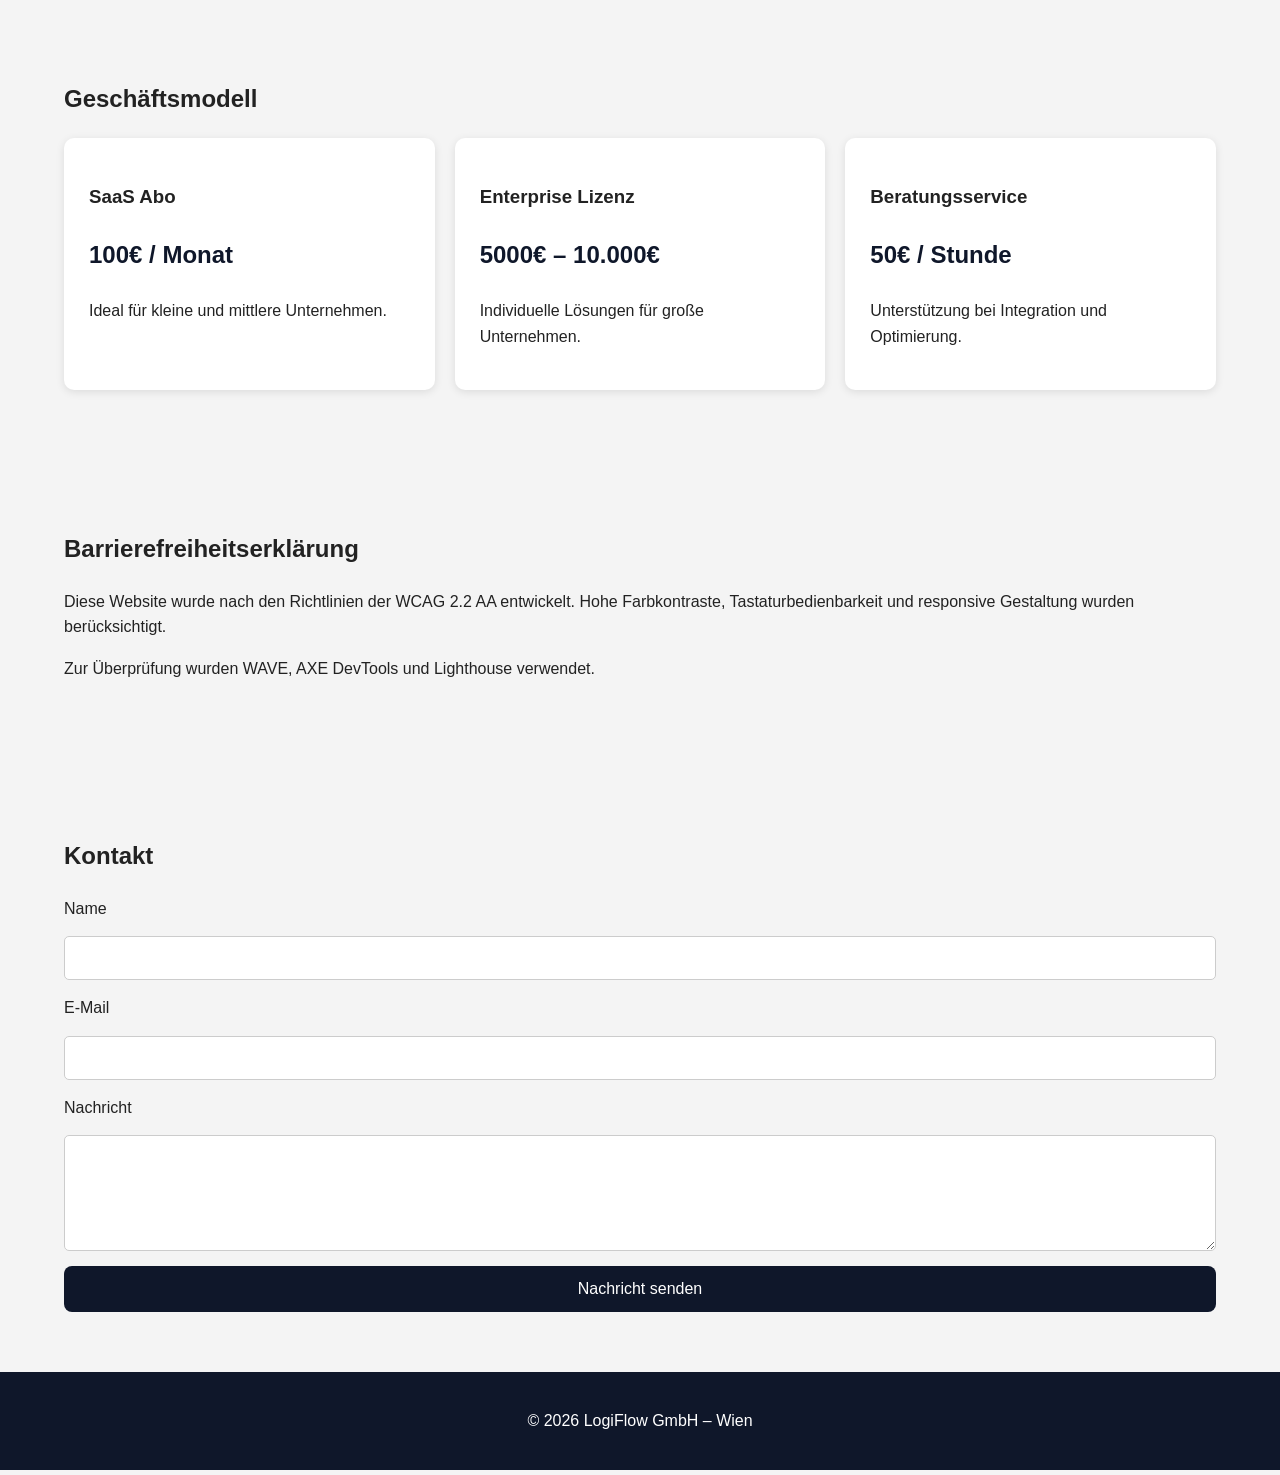
==== index.html @ e9f33b71 "asdf" ====
<!DOCTYPE html>
<link rel="stylesheet" href="css/style.css">
<script src="js/script.js"></script>
    <!-- Preise -->
    <section id="pricing" class="pricing">
        <div class="container">
            <h2>Geschäftsmodell</h2>

            <div class="pricing-grid">

                <article class="price-card">
                    <h3>SaaS Abo</h3>
                    <p class="price">100€ / Monat</p>
                    <p>Ideal für kleine und mittlere Unternehmen.</p>
                </article>

                <article class="price-card">
                    <h3>Enterprise Lizenz</h3>
                    <p class="price">5000€ – 10.000€</p>
                    <p>Individuelle Lösungen für große Unternehmen.</p>
                </article>

                <article class="price-card">
                    <h3>Beratungsservice</h3>
                    <p class="price">50€ / Stunde</p>
                    <p>Unterstützung bei Integration und Optimierung.</p>
                </article>

            </div>
        </div>
    </section>

    <!-- Accessibility -->
    <section id="accessibility" class="accessibility">
        <div class="container">
            <h2>Barrierefreiheitserklärung</h2>

            <p>
                Diese Website wurde nach den Richtlinien der WCAG 2.2 AA entwickelt.
                Hohe Farbkontraste, Tastaturbedienbarkeit und responsive Gestaltung
                wurden berücksichtigt.
            </p>

            <p>
                Zur Überprüfung wurden WAVE, AXE DevTools und Lighthouse verwendet.
            </p>
        </div>
    </section>

    <!-- Kontakt -->
    <section id="contact" class="contact">
        <div class="container">
            <h2>Kontakt</h2>

            <form>
                <label for="name">Name</label>
                <input type="text" id="name" required>

                <label for="email">E-Mail</label>
                <input type="email" id="email" required>

                <label for="message">Nachricht</label>
                <textarea id="message" rows="5" required></textarea>

                <button type="submit">Nachricht senden</button>
            </form>
        </div>
    </section>

    <!-- Footer -->
    <footer>
        <div class="container">
            <p>© 2026 LogiFlow GmbH – Wien</p>
        </div>
    </footer>

    <script src="script.js"></script>
</body>
</html>
---- css/style.css ----
body {
    margin: 0;
    font-family: Arial, sans-serif;
    line-height: 1.6;
    background-color: #f4f4f4;
    color: #222;
}

.container {
    width: 90%;
    max-width: 1200px;
    margin: auto;
}

header {
    background-color: #0f172a;
    color: white;
    padding: 20px 0;
}

header h1 {
    margin: 0;
}

nav ul {
    list-style: none;
    padding: 0;
    display: flex;
    gap: 20px;
    flex-wrap: wrap;
}

nav a {
    color: white;
    text-decoration: none;
    font-weight: bold;
}

nav a:hover,
nav a:focus {
    text-decoration: underline;
}

.hero {
    background-color: #e2e8f0;
    padding: 80px 0;
    text-align: center;
}

.hero h2 {
    font-size: 40px;
}

button {
    background-color: #0f172a;
    color: white;
    border: none;
    padding: 14px 24px;
    font-size: 16px;
    cursor: pointer;
    border-radius: 8px;
}

button:hover,
button:focus {
    background-color: #334155;
}

.features,
.pricing,
.accessibility,
.contact,
.target-group {
    padding: 60px 0;
}

.feature-grid,
.pricing-grid {
    display: grid;
    grid-template-columns: repeat(auto-fit, minmax(250px, 1fr));
    gap: 20px;
}

.card,
.price-card {
    background-color: white;
    padding: 25px;
    border-radius: 10px;
    box-shadow: 0 2px 8px rgba(0,0,0,0.1);
}

.price {
    font-size: 24px;
    font-weight: bold;
    color: #0f172a;
}

form {
    display: flex;
    flex-direction: column;
    gap: 15px;
}

input,
textarea {
    padding: 12px;
    border: 1px solid #ccc;
    border-radius: 5px;
    font-size: 16px;
}

input:focus,
textarea:focus {
    outline: 3px solid #2563eb;
}

footer {
    background-color: #0f172a;
    color: white;
    text-align: center;
    padding: 20px 0;
}

@media (max-width: 768px) {
    .hero h2 {
        font-size: 30px;
    }

    nav ul {
        flex-direction: column;
    }
}
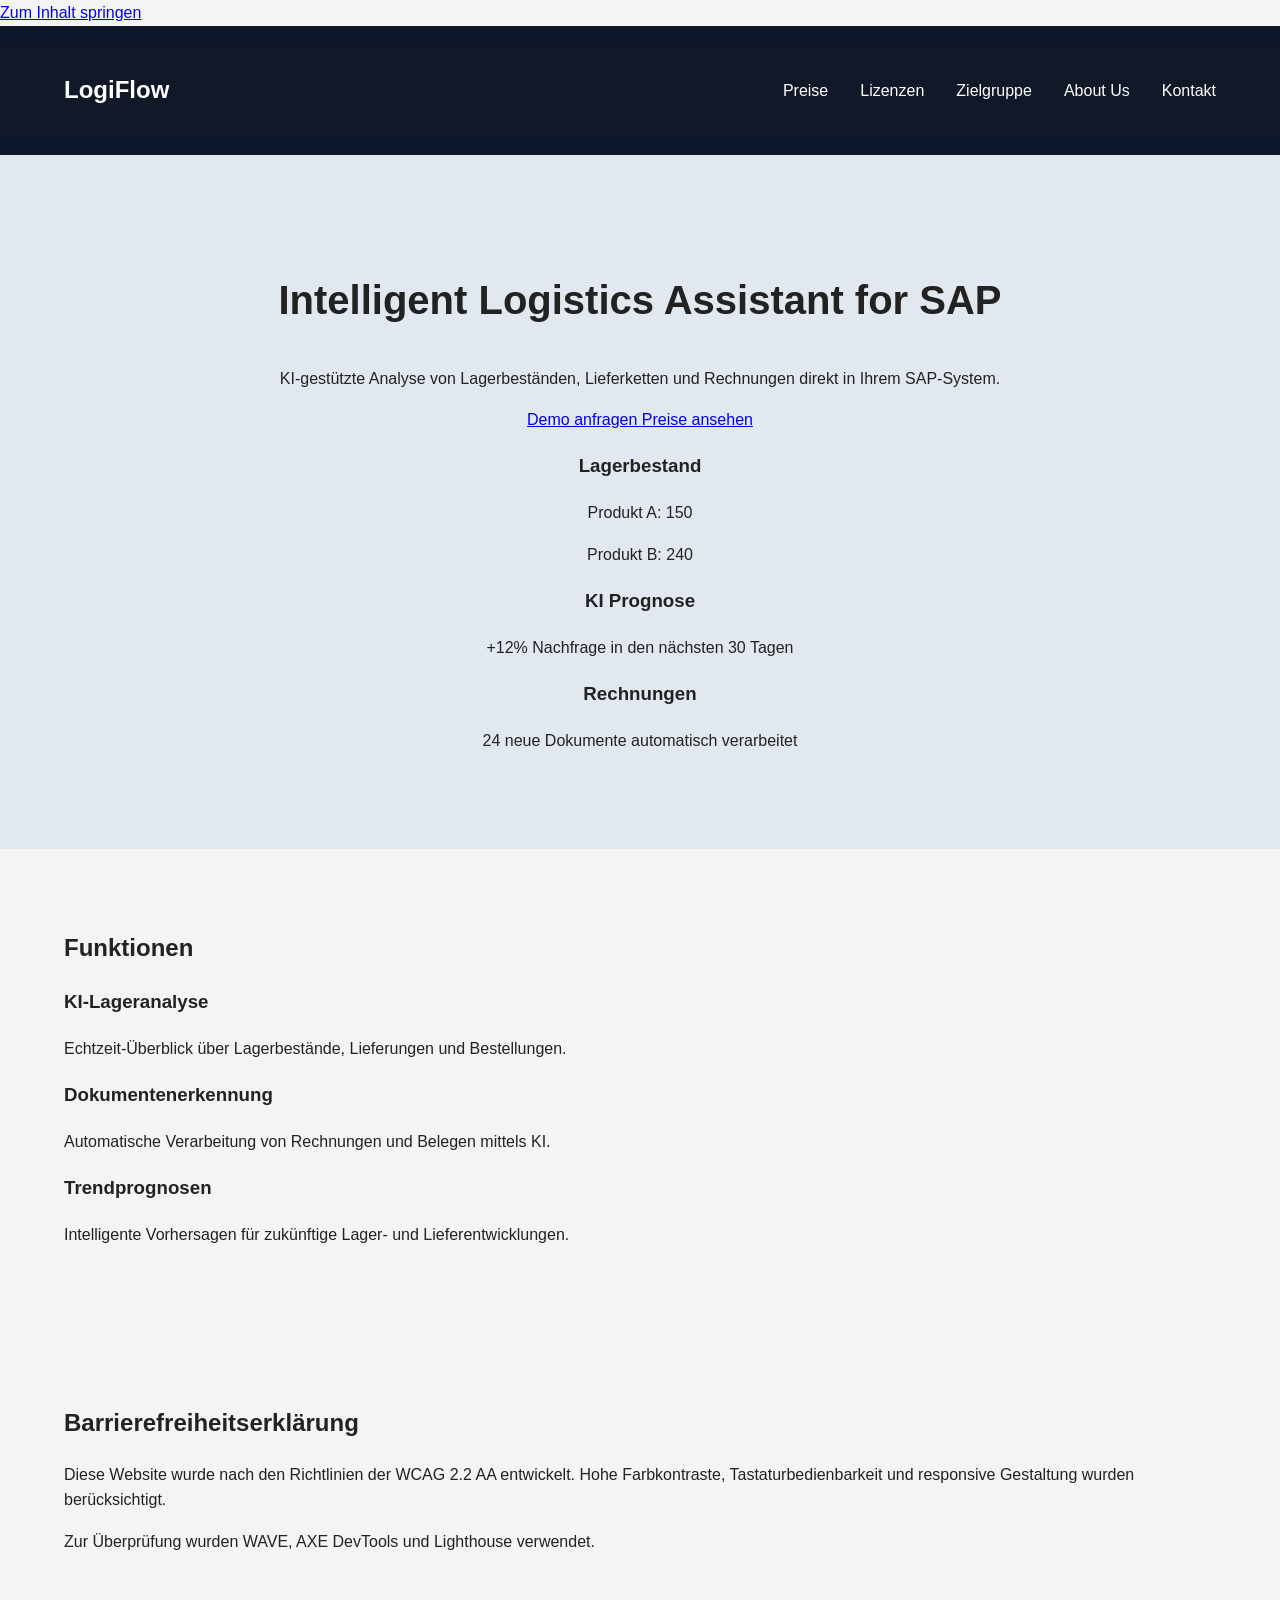
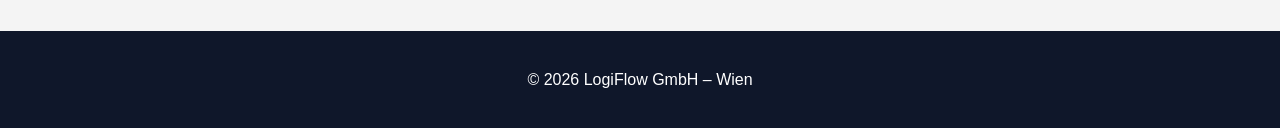
==== commit bba41b4f: "test" ====
--- a/index.html
+++ b/index.html
@@ -1,38 +1,164 @@
 <!DOCTYPE html>
-<link rel="stylesheet" href="css/style.css">
-<script src="js/script.js"></script>
-    <!-- Preise -->
-    <section id="pricing" class="pricing">
-        <div class="container">
-            <h2>Geschäftsmodell</h2>
+<html lang="de">
+<head>
+    <meta charset="UTF-8">
+    <meta name="viewport" content="width=device-width, initial-scale=1.0">
+    <title>LogiFlow</title>
 
-            <div class="pricing-grid">
+    <link rel="stylesheet" href="css/style.css">
+</head>
 
-                <article class="price-card">
-                    <h3>SaaS Abo</h3>
-                    <p class="price">100€ / Monat</p>
-                    <p>Ideal für kleine und mittlere Unternehmen.</p>
-                </article>
+<body>
 
-                <article class="price-card">
-                    <h3>Enterprise Lizenz</h3>
-                    <p class="price">5000€ – 10.000€</p>
-                    <p>Individuelle Lösungen für große Unternehmen.</p>
-                </article>
+    <!-- Skip Link -->
+    <a class="skip-link" href="#main-content">
+        Zum Inhalt springen
+    </a>
 
-                <article class="price-card">
-                    <h3>Beratungsservice</h3>
-                    <p class="price">50€ / Stunde</p>
-                    <p>Unterstützung bei Integration und Optimierung.</p>
-                </article>
+    <!-- Navbar -->
+    <header>
+        <nav class="navbar">
+
+            <div class="container nav-container">
+
+                <a href="index.html">
+                    <h1 class="logo">LogiFlow</h1>
+                </a>
+
+                <!-- Burger Button -->
+                <button
+                    class="menu-toggle"
+                    id="menu-toggle"
+                    aria-label="Menü öffnen"
+                    aria-expanded="false"
+                    aria-controls="nav-links">
+
+                    ☰
+                </button>
+
+                <!-- Navigation -->
+                <ul class="nav-links" id="nav-links">
+                    <li><a href="preise.html">Preise</a></li>
+                    <li><a href="lizenz.html">Lizenzen</a></li>
+                    <li><a href="zielgruppe.html">Zielgruppe</a></li>
+                    <li><a href="ueberuns.html">About Us</a></li>
+                    <li><a href="kontakt.html">Kontakt</a></li>
+                </ul>
 
             </div>
-        </div>
-    </section>
+        </nav>
+    </header>
+
+    <!-- Main -->
+    <main id="main-content">
+
+        <!-- Hero Section -->
+        <section class="hero">
+
+            <div class="container hero-container">
+
+                <div class="hero-text">
+
+                    <h2>
+                        Intelligent Logistics Assistant for SAP
+                    </h2>
+
+                    <p>
+                        KI-gestützte Analyse von Lagerbeständen,
+                        Lieferketten und Rechnungen direkt in Ihrem SAP-System.
+                    </p>
+
+                    <div class="hero-buttons">
+                        <a href="kontakt.html" class="btn-primary">
+                            Demo anfragen
+                        </a>
+
+                        <a href="preise.html" class="btn-secondary">
+                            Preise ansehen
+                        </a>
+                    </div>
+
+                </div>
+
+                <!-- Dashboard Preview -->
+                <div class="hero-dashboard"
+                     aria-label="Beispiel eines Analyse Dashboards">
+
+                    <div class="dashboard-card">
+                        <h3>Lagerbestand</h3>
+                        <p>Produkt A: 150</p>
+                        <p>Produkt B: 240</p>
+                    </div>
+
+                    <div class="dashboard-card">
+                        <h3>KI Prognose</h3>
+                        <p>
+                            +12% Nachfrage in den nächsten 30 Tagen
+                        </p>
+                    </div>
+
+                    <div class="dashboard-card">
+                        <h3>Rechnungen</h3>
+                        <p>
+                            24 neue Dokumente automatisch verarbeitet
+                        </p>
+                    </div>
+
+                </div>
+
+            </div>
+
+        </section>
+
+        <!-- Features -->
+        <section class="features">
+
+            <div class="container">
+
+                <h2>Funktionen</h2>
+
+                <div class="features-grid">
+
+                    <article class="feature-card">
+                        <h3>KI-Lageranalyse</h3>
+
+                        <p>
+                            Echtzeit-Überblick über Lagerbestände,
+                            Lieferungen und Bestellungen.
+                        </p>
+                    </article>
+
+                    <article class="feature-card">
+                        <h3>Dokumentenerkennung</h3>
+
+                        <p>
+                            Automatische Verarbeitung von Rechnungen
+                            und Belegen mittels KI.
+                        </p>
+                    </article>
+
+                    <article class="feature-card">
+                        <h3>Trendprognosen</h3>
+
+                        <p>
+                            Intelligente Vorhersagen für zukünftige
+                            Lager- und Lieferentwicklungen.
+                        </p>
+                    </article>
+
+                </div>
+
+            </div>
+
+        </section>
+
+    </main>
 
     <!-- Accessibility -->
     <section id="accessibility" class="accessibility">
+
         <div class="container">
+
             <h2>Barrierefreiheitserklärung</h2>
 
             <p>
@@ -44,36 +170,21 @@
             <p>
                 Zur Überprüfung wurden WAVE, AXE DevTools und Lighthouse verwendet.
             </p>
+
         </div>
-    </section>
 
-    <!-- Kontakt -->
-    <section id="contact" class="contact">
-        <div class="container">
-            <h2>Kontakt</h2>
-
-            <form>
-                <label for="name">Name</label>
-                <input type="text" id="name" required>
-
-                <label for="email">E-Mail</label>
-                <input type="email" id="email" required>
-
-                <label for="message">Nachricht</label>
-                <textarea id="message" rows="5" required></textarea>
-
-                <button type="submit">Nachricht senden</button>
-            </form>
-        </div>
     </section>
 
     <!-- Footer -->
     <footer>
+
         <div class="container">
             <p>© 2026 LogiFlow GmbH – Wien</p>
         </div>
+
     </footer>
 
-    <script src="script.js"></script>
+    <script src="js/script.js"></script>
+
 </body>
 </html>
--- a/css/style.css
+++ b/css/style.css
@@ -129,4 +129,82 @@
     nav ul {
         flex-direction: column;
     }
-}+}
+
+/* Navbar */
+.navbar {
+    background: #111827;
+    padding: 1rem 0;
+}
+
+.nav-container {
+    display: flex;
+    justify-content: space-between;
+    align-items: center;
+}
+
+.logo {
+    color: white;
+    font-size: 1.5rem;
+}
+
+/* Desktop Navigation */
+.nav-links {
+    display: flex;
+    gap: 2rem;
+    list-style: none;
+}
+
+.nav-links a {
+    color: white;
+    text-decoration: none;
+    font-weight: 500;
+}
+
+/* Sichtbarer Tastatur Fokus */
+.nav-links a:focus,
+.menu-toggle:focus {
+    outline: 3px solid #60a5fa;
+    outline-offset: 3px;
+}
+
+/* Burger Button */
+.menu-toggle {
+    display: none;
+    background: none;
+    border: none;
+    color: white;
+    font-size: 2rem;
+    cursor: pointer;
+}
+
+/* Mobile */
+@media (max-width: 768px) {
+
+    .menu-toggle {
+        display: block;
+    }
+
+    .nav-links {
+        display: none;
+
+        position: absolute;
+        top: 70px;
+        right: 20px;
+
+        flex-direction: column;
+        gap: 1rem;
+
+        background: #111827;
+        padding: 1rem;
+
+        border-radius: 10px;
+    }
+
+    .nav-links.active {
+        display: flex;
+    }
+
+    
+}
+
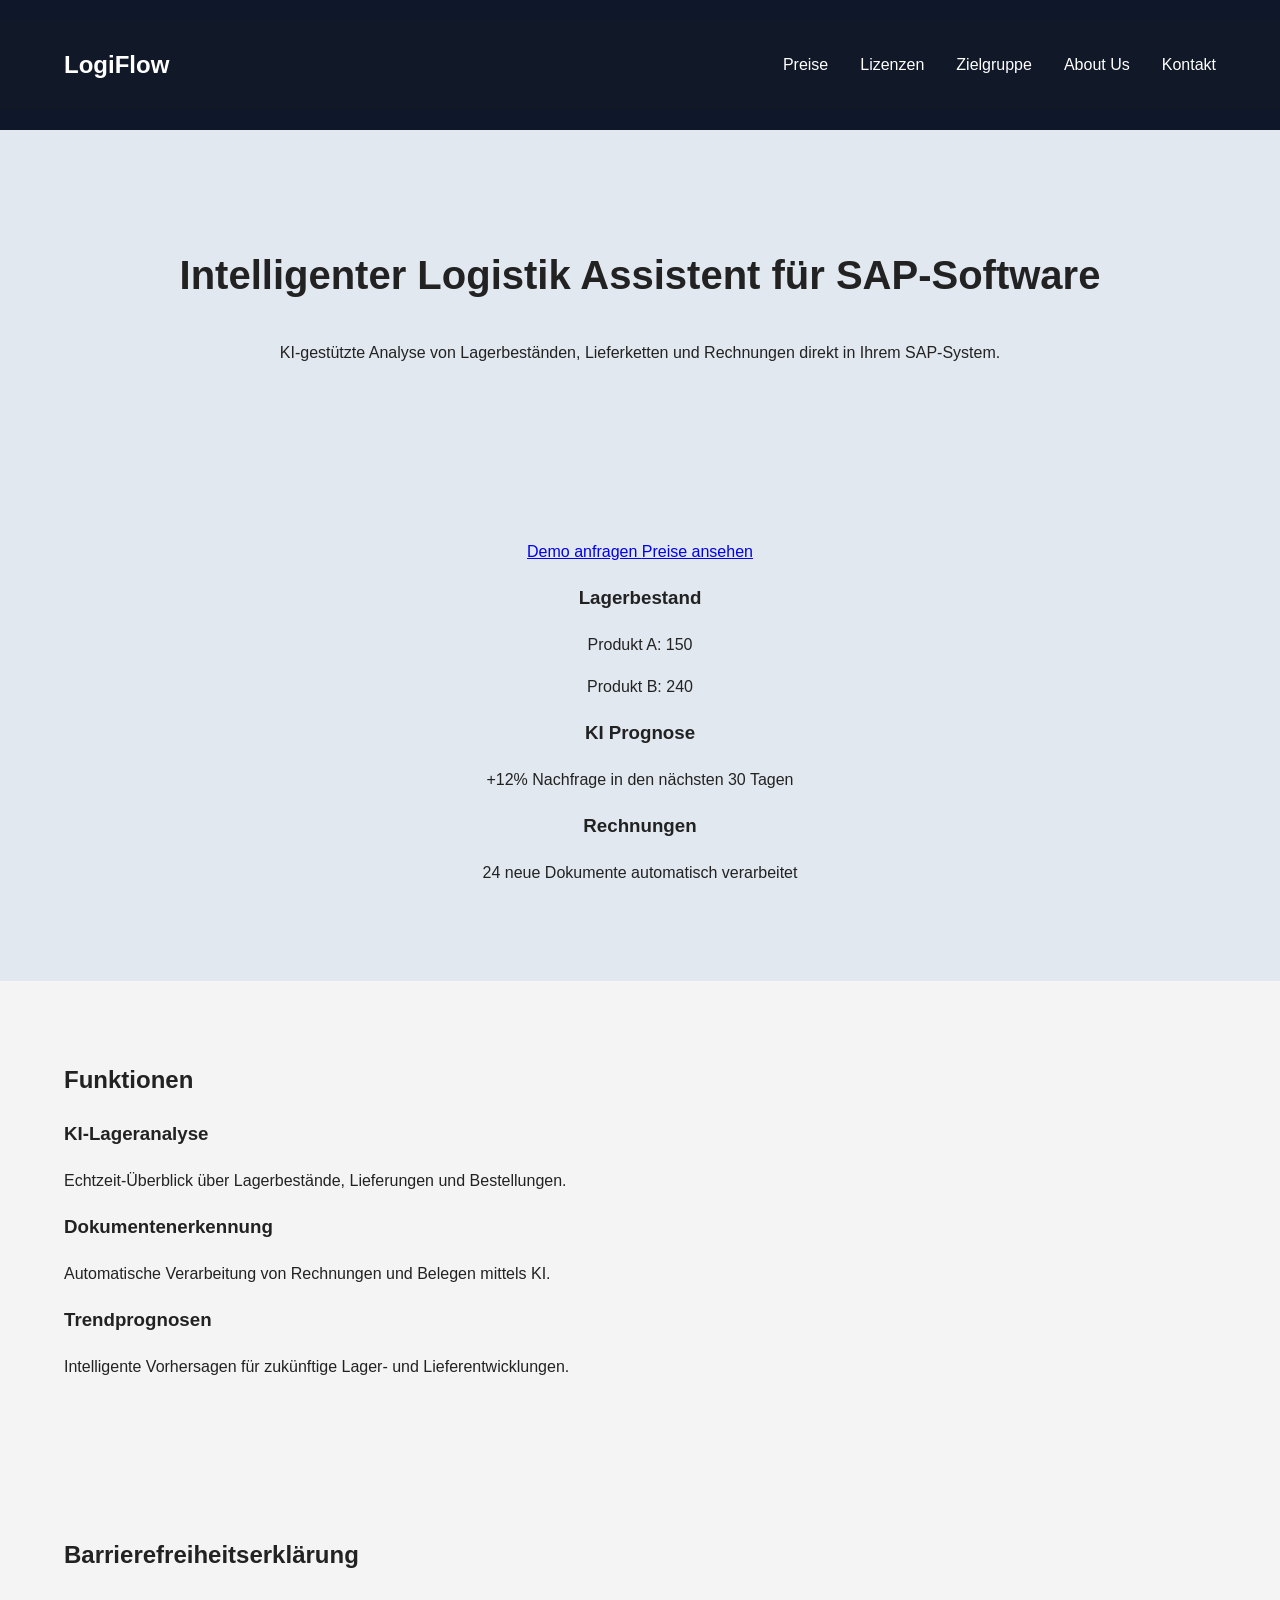
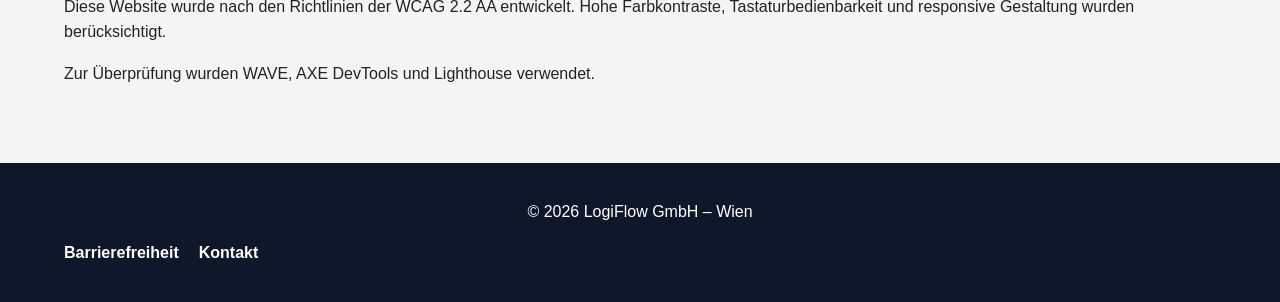
==== commit 9c0e7a38: "ytvid" ====
--- a/index.html
+++ b/index.html
@@ -10,12 +10,6 @@
 
 <body>
 
-    <!-- Skip Link -->
-    <a class="skip-link" href="#main-content">
-        Zum Inhalt springen
-    </a>
-
-    <!-- Navbar -->
     <header>
         <nav class="navbar">
 
@@ -49,10 +43,10 @@
         </nav>
     </header>
 
-    <!-- Main -->
+  
     <main id="main-content">
 
-        <!-- Hero Section -->
+        
         <section class="hero">
 
             <div class="container hero-container">
@@ -60,7 +54,7 @@
                 <div class="hero-text">
 
                     <h2>
-                        Intelligent Logistics Assistant for SAP
+                        Intelligenter Logistik Assistent für SAP-Software
                     </h2>
 
                     <p>
@@ -68,6 +62,20 @@
                         Lieferketten und Rechnungen direkt in Ihrem SAP-System.
                     </p>
 
+                    <section class="video-banner">
+
+                        <iframe
+                            src="https://www.youtube.com/embed/crg3mKfiiDs?autoplay=1&mute=1&loop=1&playlist=crg3mKfiiDs&controls=0"
+                            title="LogiFlow Banner Video"
+                            frameborder="0"
+                            allow="autoplay"
+                            allowfullscreen>
+                        </iframe>
+
+                    </section>
+
+                    
+
                     <div class="hero-buttons">
                         <a href="kontakt.html" class="btn-primary">
                             Demo anfragen
@@ -110,7 +118,7 @@
 
         </section>
 
-        <!-- Features -->
+        
         <section class="features">
 
             <div class="container">
@@ -177,12 +185,28 @@
 
     <!-- Footer -->
     <footer>
-
-        <div class="container">
-            <p>© 2026 LogiFlow GmbH – Wien</p>
-        </div>
-
-    </footer>
+    <div class="container">
+
+        <p>© 2026 LogiFlow GmbH – Wien</p>
+
+        <nav aria-label="Footer Navigation">
+            <ul class="footer-links">
+                <li>
+                    <a href="barrierefreiheit.html">
+                        Barrierefreiheit
+                    </a>
+                </li>
+
+                <li>
+                    <a href="kontakt.html">
+                        Kontakt
+                    </a>
+                </li>
+            </ul>
+        </nav>
+
+    </div>
+</footer>
 
     <script src="js/script.js"></script>
 
--- a/css/style.css
+++ b/css/style.css
@@ -205,6 +205,34 @@
         display: flex;
     }
 
-    
-}
-
+    .video-banner {
+    width: 100%;
+    height: 260px;
+
+    margin: 30px 0;
+
+    overflow: hidden;
+    position: relative;
+
+    border-radius: 18px;
+}
+
+.video-banner iframe {
+    position: absolute;
+
+    top: 50%;
+    left: 50%;
+
+    width: 100vw;
+    height: 56.25vw;
+
+    min-height: 100%;
+    min-width: 177.77vh;
+
+    transform: translate(-50%, -50%);
+
+    border: none;
+    pointer-events: none;
+}
+}
+
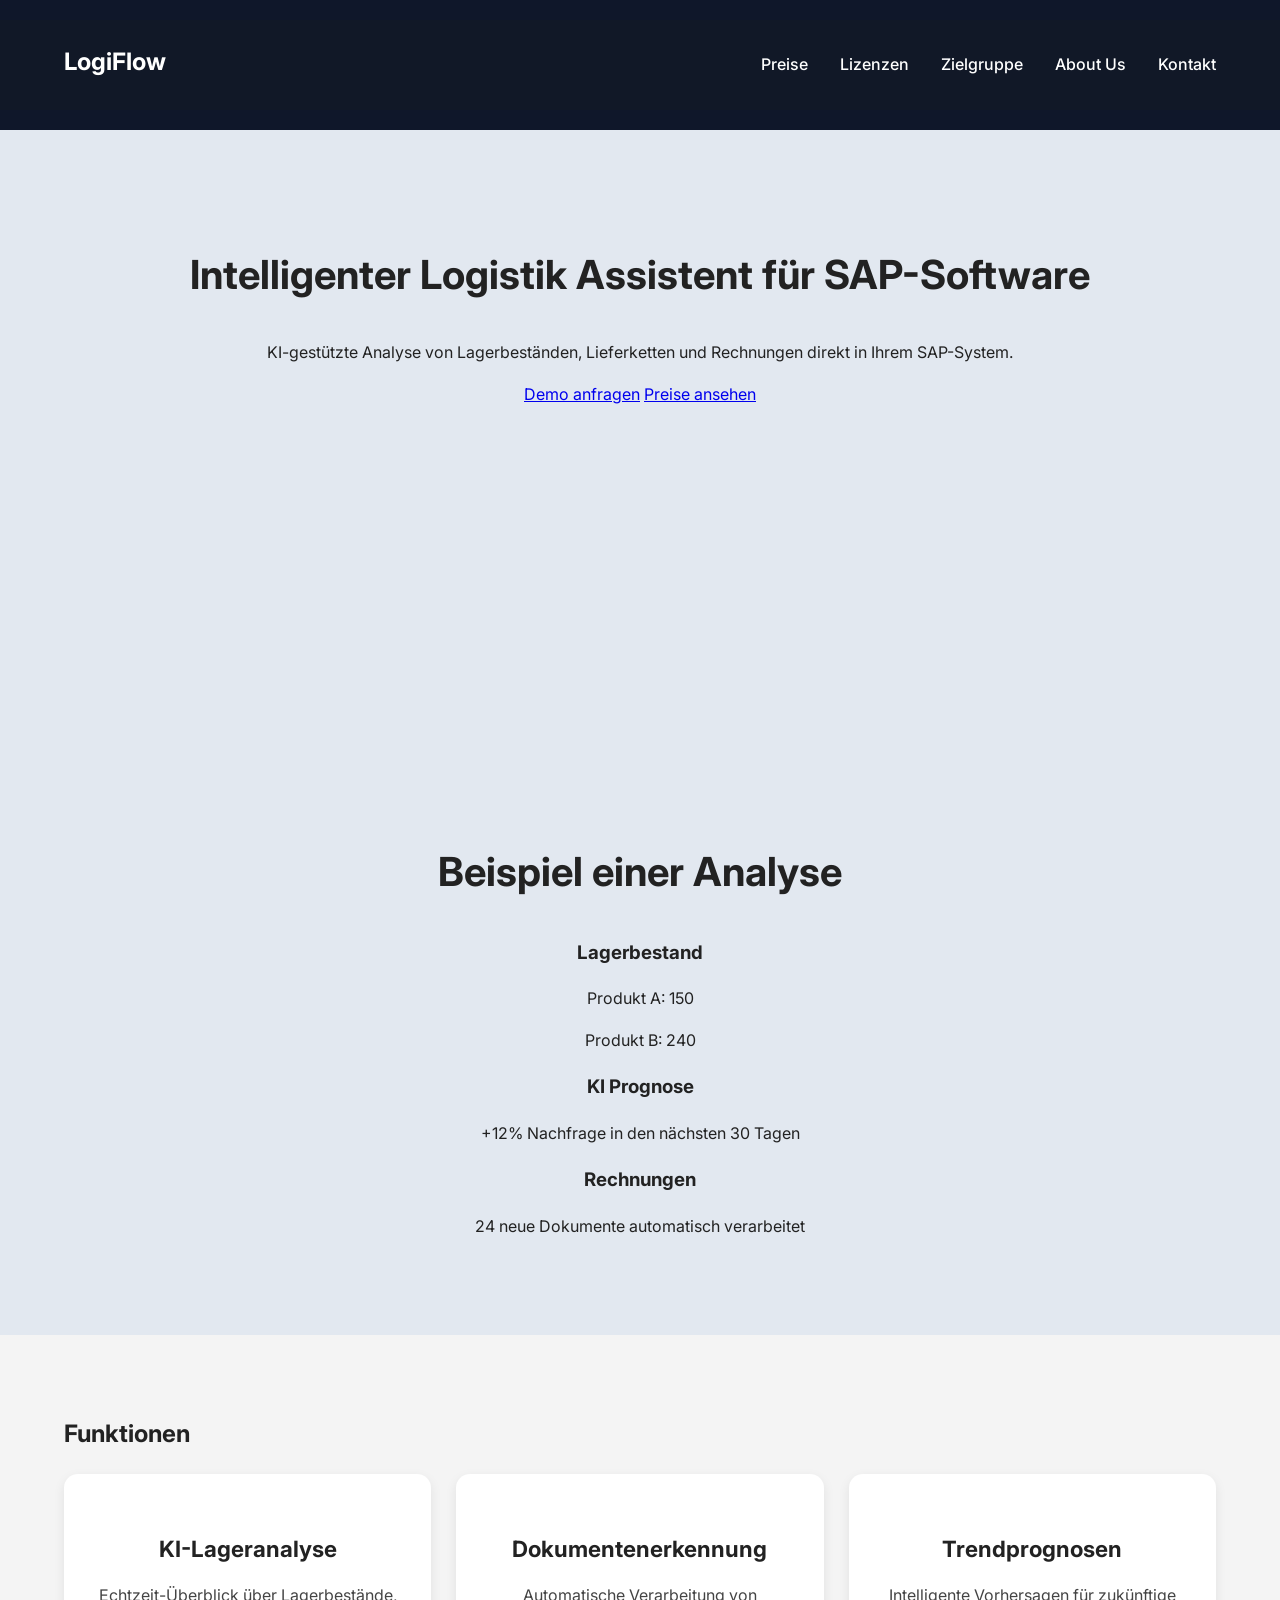
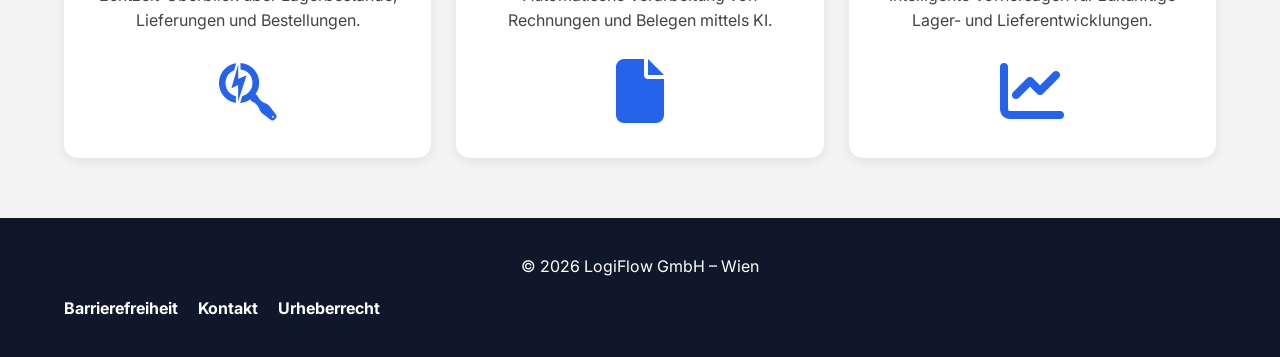
==== commit 01513982: "urheberrecht" ====
--- a/index.html
+++ b/index.html
@@ -6,9 +6,19 @@
     <title>LogiFlow</title>
 
     <link rel="stylesheet" href="css/style.css">
+    <link rel="stylesheet"
+          href="https://cdnjs.cloudflare.com/ajax/libs/font-awesome/6.5.2/css/all.min.css">
+
+    <link rel="preconnect" href="https://fonts.googleapis.com">
+<link rel="preconnect" href="https://fonts.gstatic.com" crossorigin>
+
+<link href="https://fonts.googleapis.com/css2?family=Inter:wght@400;500;700&display=swap" rel="stylesheet">
 </head>
 
 <body>
+    <a href="#main-content" class="skip-link">
+    Zum Inhalt springen
+    </a>
 
     <header>
         <nav class="navbar">
@@ -19,7 +29,7 @@
                     <h1 class="logo">LogiFlow</h1>
                 </a>
 
-                <!-- Burger Button -->
+                
                 <button
                     class="menu-toggle"
                     id="menu-toggle"
@@ -30,7 +40,7 @@
                     ☰
                 </button>
 
-                <!-- Navigation -->
+                
                 <ul class="nav-links" id="nav-links">
                     <li><a href="preise.html">Preise</a></li>
                     <li><a href="lizenz.html">Lizenzen</a></li>
@@ -49,50 +59,52 @@
         
         <section class="hero">
 
-            <div class="container hero-container">
-
-                <div class="hero-text">
-
-                    <h2>
-                        Intelligenter Logistik Assistent für SAP-Software
-                    </h2>
-
-                    <p>
-                        KI-gestützte Analyse von Lagerbeständen,
-                        Lieferketten und Rechnungen direkt in Ihrem SAP-System.
-                    </p>
-
-                    <section class="video-banner">
-
-                        <iframe
-                            src="https://www.youtube.com/embed/crg3mKfiiDs?autoplay=1&mute=1&loop=1&playlist=crg3mKfiiDs&controls=0"
-                            title="LogiFlow Banner Video"
-                            frameborder="0"
-                            allow="autoplay"
-                            allowfullscreen>
-                        </iframe>
-
-                    </section>
-
-                    
-
-                    <div class="hero-buttons">
-                        <a href="kontakt.html" class="btn-primary">
-                            Demo anfragen
-                        </a>
-
-                        <a href="preise.html" class="btn-secondary">
-                            Preise ansehen
-                        </a>
-                    </div>
-
-                </div>
-
-                <!-- Dashboard Preview -->
+    <div class="container hero-container">
+
+        <div class="hero-text">
+
+            <h2>
+                Intelligenter Logistik Assistent für SAP-Software
+            </h2>
+
+            <p>
+                KI-gestützte Analyse von Lagerbeständen,
+                Lieferketten und Rechnungen direkt in Ihrem SAP-System.
+            </p>
+
+        </div>
+
+    </div>
+
+   
+    
+
+    <div class="container">
+
+        <div class="hero-buttons">
+            <a href="kontakt.html" class="btn-primary">Demo anfragen</a>
+            <a href="preise.html" class="btn-secondary">Preise ansehen</a>
+        </div>
+
+    </div>
+    <div class="video-banner">
+
+        <video autoplay muted loop playsinline>
+            <source src="media/banner.mp4" type="video/mp4">
+        </video>
+
+    </div>
+
+
+
+    
+
+                
                 <div class="hero-dashboard"
                      aria-label="Beispiel eines Analyse Dashboards">
-
+                    
                     <div class="dashboard-card">
+                        <h2>Beispiel einer Analyse</h2>
                         <h3>Lagerbestand</h3>
                         <p>Produkt A: 150</p>
                         <p>Produkt B: 240</p>
@@ -134,7 +146,9 @@
                             Echtzeit-Überblick über Lagerbestände,
                             Lieferungen und Bestellungen.
                         </p>
+                        <i class="fa-brands fa-searchengin"></i>
                     </article>
+                    
 
                     <article class="feature-card">
                         <h3>Dokumentenerkennung</h3>
@@ -143,6 +157,7 @@
                             Automatische Verarbeitung von Rechnungen
                             und Belegen mittels KI.
                         </p>
+                        <i class="fa-solid fa-file"></i>
                     </article>
 
                     <article class="feature-card">
@@ -152,6 +167,7 @@
                             Intelligente Vorhersagen für zukünftige
                             Lager- und Lieferentwicklungen.
                         </p>
+                        <i class="fa-solid fa-chart-line"></i>
                     </article>
 
                 </div>
@@ -162,28 +178,6 @@
 
     </main>
 
-    <!-- Accessibility -->
-    <section id="accessibility" class="accessibility">
-
-        <div class="container">
-
-            <h2>Barrierefreiheitserklärung</h2>
-
-            <p>
-                Diese Website wurde nach den Richtlinien der WCAG 2.2 AA entwickelt.
-                Hohe Farbkontraste, Tastaturbedienbarkeit und responsive Gestaltung
-                wurden berücksichtigt.
-            </p>
-
-            <p>
-                Zur Überprüfung wurden WAVE, AXE DevTools und Lighthouse verwendet.
-            </p>
-
-        </div>
-
-    </section>
-
-    <!-- Footer -->
     <footer>
     <div class="container">
 
@@ -202,13 +196,21 @@
                         Kontakt
                     </a>
                 </li>
+                <li>
+                    <a href="urheberrecht.html">
+                        Urheberrecht
+                    </a>
+                </li>
             </ul>
         </nav>
 
     </div>
 </footer>
-
+   
     <script src="js/script.js"></script>
-
+    
 </body>
+
+
+
 </html>
--- a/css/style.css
+++ b/css/style.css
@@ -1,6 +1,6 @@
 body {
     margin: 0;
-    font-family: Arial, sans-serif;
+    font-family: 'Inter', Arial, sans-serif;
     line-height: 1.6;
     background-color: #f4f4f4;
     color: #222;
@@ -235,4 +235,122 @@
     pointer-events: none;
 }
 }
-
+.video-banner {
+    width: 100%;
+    height: 400px;
+    position: relative;
+    overflow: hidden;
+}
+
+.video-banner video {
+    position: absolute;
+    top: 50%;
+    left: 50%;
+
+    width: 100%;
+    height: 100%;
+
+    object-fit: cover;
+
+    transform: translate(-50%, -50%);
+}
+
+/*Icons verbessen (zentrieren etc)*/
+.features-grid {
+    display: grid;
+    grid-template-columns: repeat(auto-fit, minmax(280px, 1fr));
+    gap: 25px;
+}
+
+.feature-card {
+    background: white;
+    padding: 35px 25px;
+
+    border-radius: 14px;
+
+    box-shadow: 0 4px 12px rgba(0,0,0,0.08);
+
+    text-align: center;
+
+    transition: transform 0.3s ease;
+}
+
+.feature-card:hover {
+    transform: translateY(-5px);
+}
+
+.feature-card h3 {
+    margin-bottom: 15px;
+    font-size: 1.4rem;
+}
+
+.feature-card p {
+    margin-bottom: 25px;
+    color: #444;
+}
+
+/* BIG CENTERED ICONS */
+.feature-card i {
+    display: block;
+
+    font-size: 4rem;
+
+    color: #2563eb;
+
+    margin: 0 auto;
+
+    text-align: center;
+}
+
+
+/*WCAG 2.2 AA verbesserungen*/
+a:focus-visible,
+button:focus-visible,
+input:focus-visible,
+textarea:focus-visible {
+    outline: 3px solid #60a5fa;
+    outline-offset: 3px;
+}
+
+/* Minimum touch target size */
+button,
+a,
+input,
+textarea {
+    min-height: 44px;
+}
+
+/* Better form accessibility */
+input,
+textarea {
+    width: 100%;
+    box-sizing: border-box;
+}
+
+/* Reduce animations for sensitive users */
+@media (prefers-reduced-motion: reduce) {
+
+    * {
+        animation: none !important;
+        transition: none !important;
+        scroll-behavior: auto !important;
+    }
+}
+.skip-link {
+    position: absolute;
+    left: -9999px;
+    top: 0;
+
+    background: #2563eb;
+    color: white;
+
+    padding: 12px 18px;
+
+    z-index: 9999;
+}
+
+.skip-link:focus {
+    left: 20px;
+    top: 20px;
+}
+
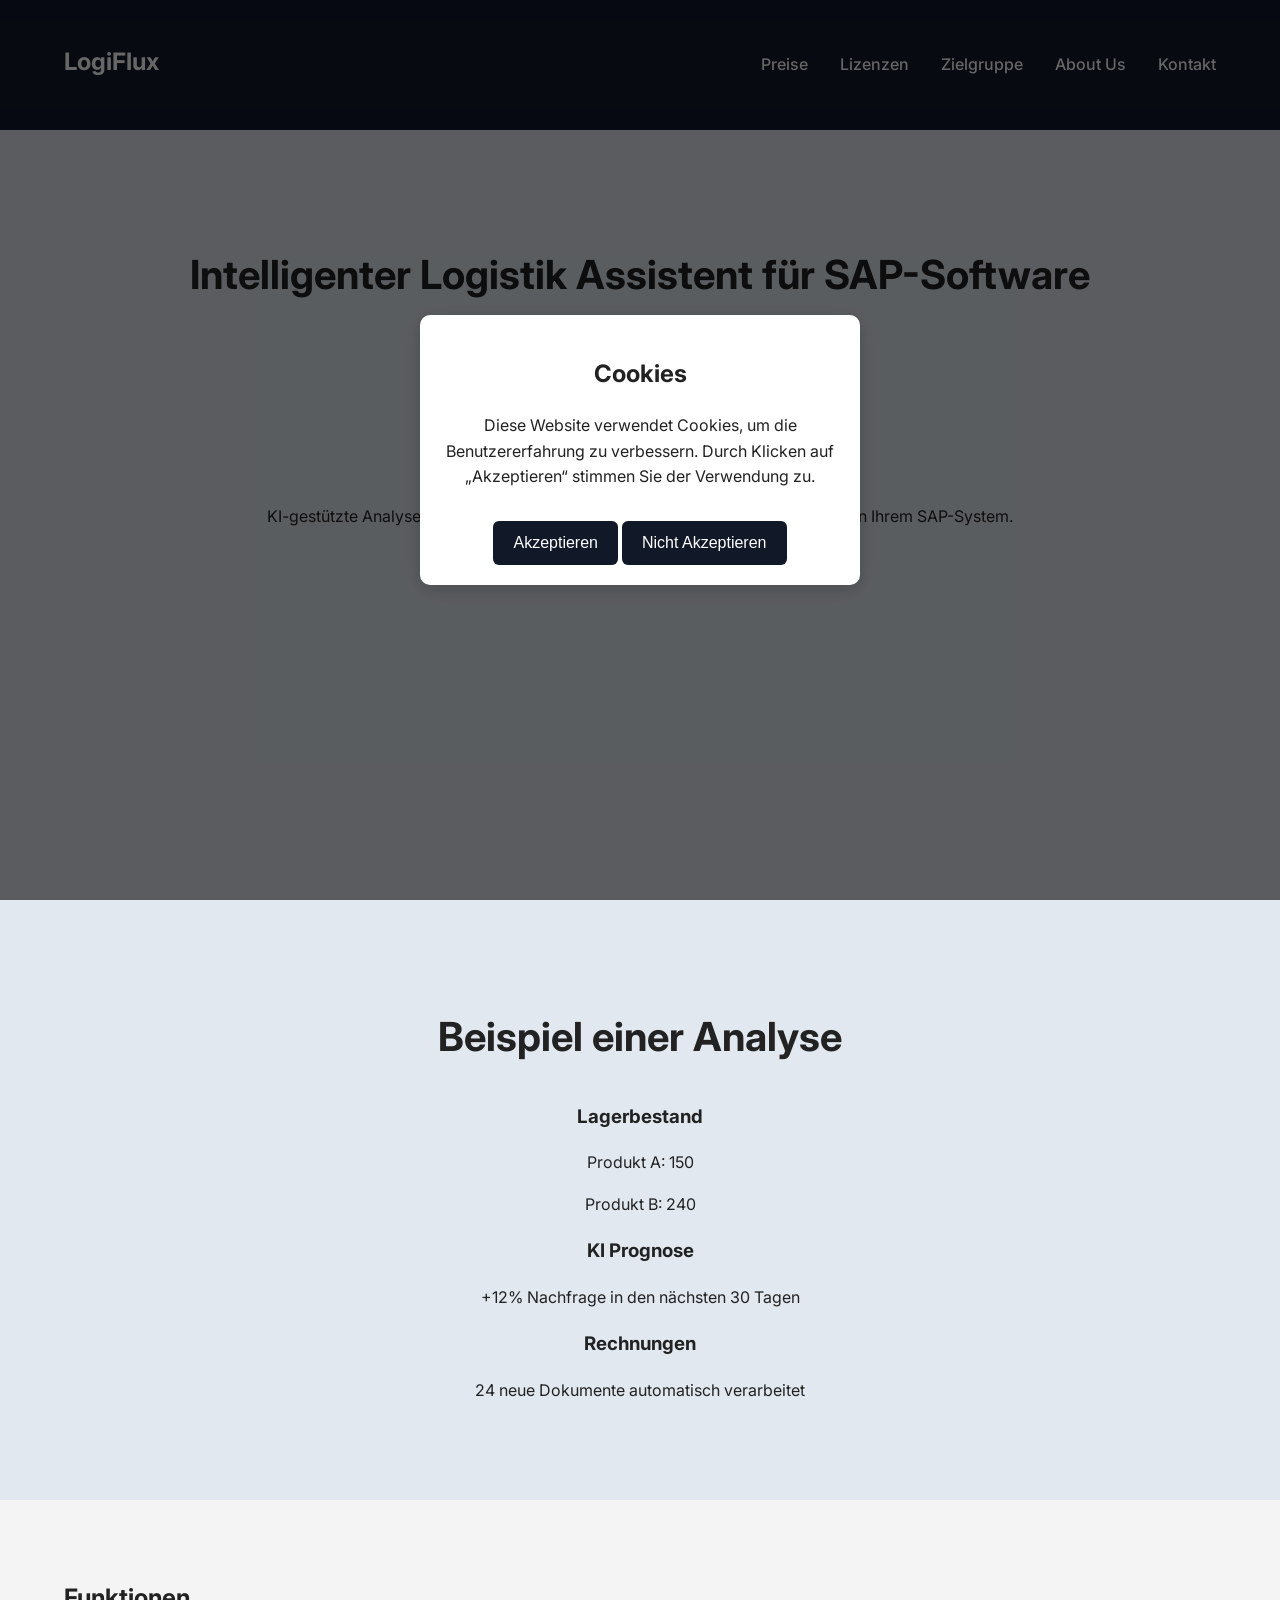
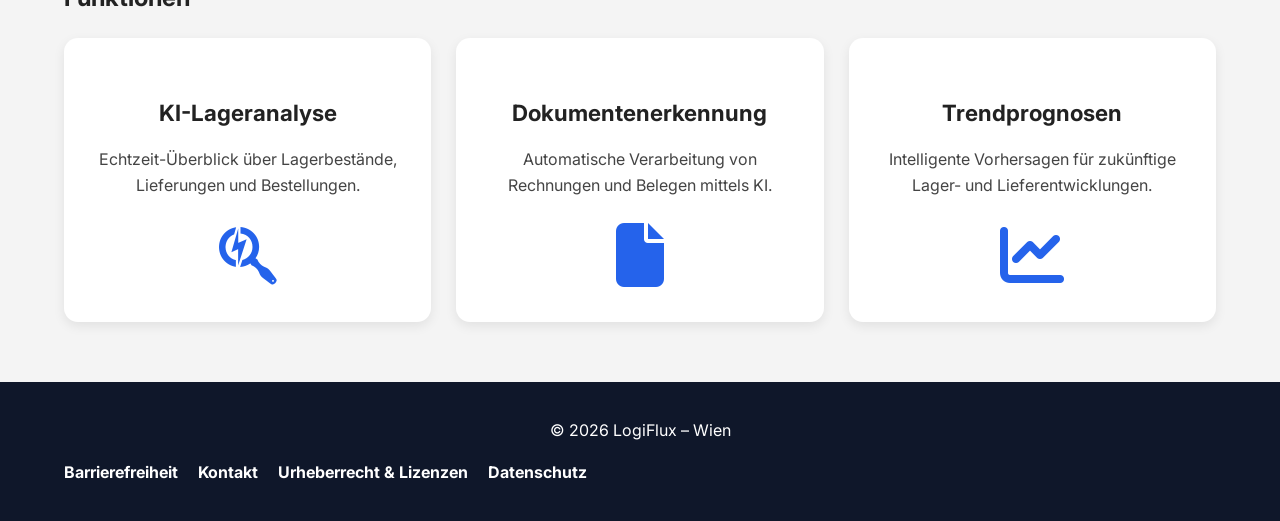
==== commit 29a0e505: "testfürCookies" ====
--- a/index.html
+++ b/index.html
@@ -3,7 +3,7 @@
 <head>
     <meta charset="UTF-8">
     <meta name="viewport" content="width=device-width, initial-scale=1.0">
-    <title>LogiFlow</title>
+    <title>LogiFlux</title>
 
     <link rel="stylesheet" href="css/style.css">
     <link rel="stylesheet"
@@ -19,6 +19,18 @@
     <a href="#main-content" class="skip-link">
     Zum Inhalt springen
     </a>
+    <div id="cookie-banner" class="cookie-banner">
+    <div class="cookie-box">
+        <h2>Cookies</h2>
+        <p>
+            Diese Website verwendet Cookies, um die Benutzererfahrung zu verbessern.
+            Durch Klicken auf „Akzeptieren“ stimmen Sie der Verwendung zu.
+        </p>
+
+        <button id="accept-cookies">Akzeptieren</button>
+        <button id="notaccept-cookies">Nicht Akzeptieren </button>
+    </div>
+</div>
 
     <header>
         <nav class="navbar">
@@ -26,7 +38,7 @@
             <div class="container nav-container">
 
                 <a href="index.html">
-                    <h1 class="logo">LogiFlow</h1>
+                    <h1 class="logo">LogiFlux</h1>
                 </a>
 
                 
@@ -62,11 +74,12 @@
     <div class="container hero-container">
 
         <div class="hero-text">
+            
 
             <h2>
                 Intelligenter Logistik Assistent für SAP-Software
             </h2>
-
+            <img src="media/Logo.svg" alt="LogiFlux Logo" class="svglogo">
             <p>
                 KI-gestützte Analyse von Lagerbeständen,
                 Lieferketten und Rechnungen direkt in Ihrem SAP-System.
@@ -181,7 +194,7 @@
     <footer>
     <div class="container">
 
-        <p>© 2026 LogiFlow GmbH – Wien</p>
+        <p>© 2026 LogiFlux – Wien</p>
 
         <nav aria-label="Footer Navigation">
             <ul class="footer-links">
@@ -198,7 +211,12 @@
                 </li>
                 <li>
                     <a href="urheberrecht.html">
-                        Urheberrecht
+                        Urheberrecht & Lizenzen
+                    </a>
+                </li>
+                <li>
+                    <a href="datenschutz.html">
+                        Datenschutz
                     </a>
                 </li>
             </ul>
--- a/css/style.css
+++ b/css/style.css
@@ -146,6 +146,11 @@
 .logo {
     color: white;
     font-size: 1.5rem;
+}
+.svglogo {
+    
+    width: 250px;
+    height: auto;
 }
 
 /* Desktop Navigation */
@@ -352,5 +357,42 @@
 .skip-link:focus {
     left: 20px;
     top: 20px;
-}
-
+    border-radius: 6px;
+}
+
+.cookie-banner {
+    position: fixed;
+    top: 0;
+    left: 0;
+    width: 100%;
+    height: 100%;
+    background: rgba(0,0,0,0.6);
+    display: flex;
+    justify-content: center;
+    align-items: center;
+    z-index: 9999;
+}
+
+.cookie-box {
+    background: white;
+    padding: 20px;
+    max-width: 400px;
+    border-radius: 10px;
+    text-align: center;
+    box-shadow: 0 4px 20px rgba(0,0,0,0.2);
+}
+
+.cookie-box button {
+    margin-top: 15px;
+    padding: 10px 20px;
+    border: none;
+    background: #111827;
+    color: white;
+    border-radius: 6px;
+    cursor: pointer;
+}
+
+.cookie-box button:hover {
+    background: #374151;
+}
+
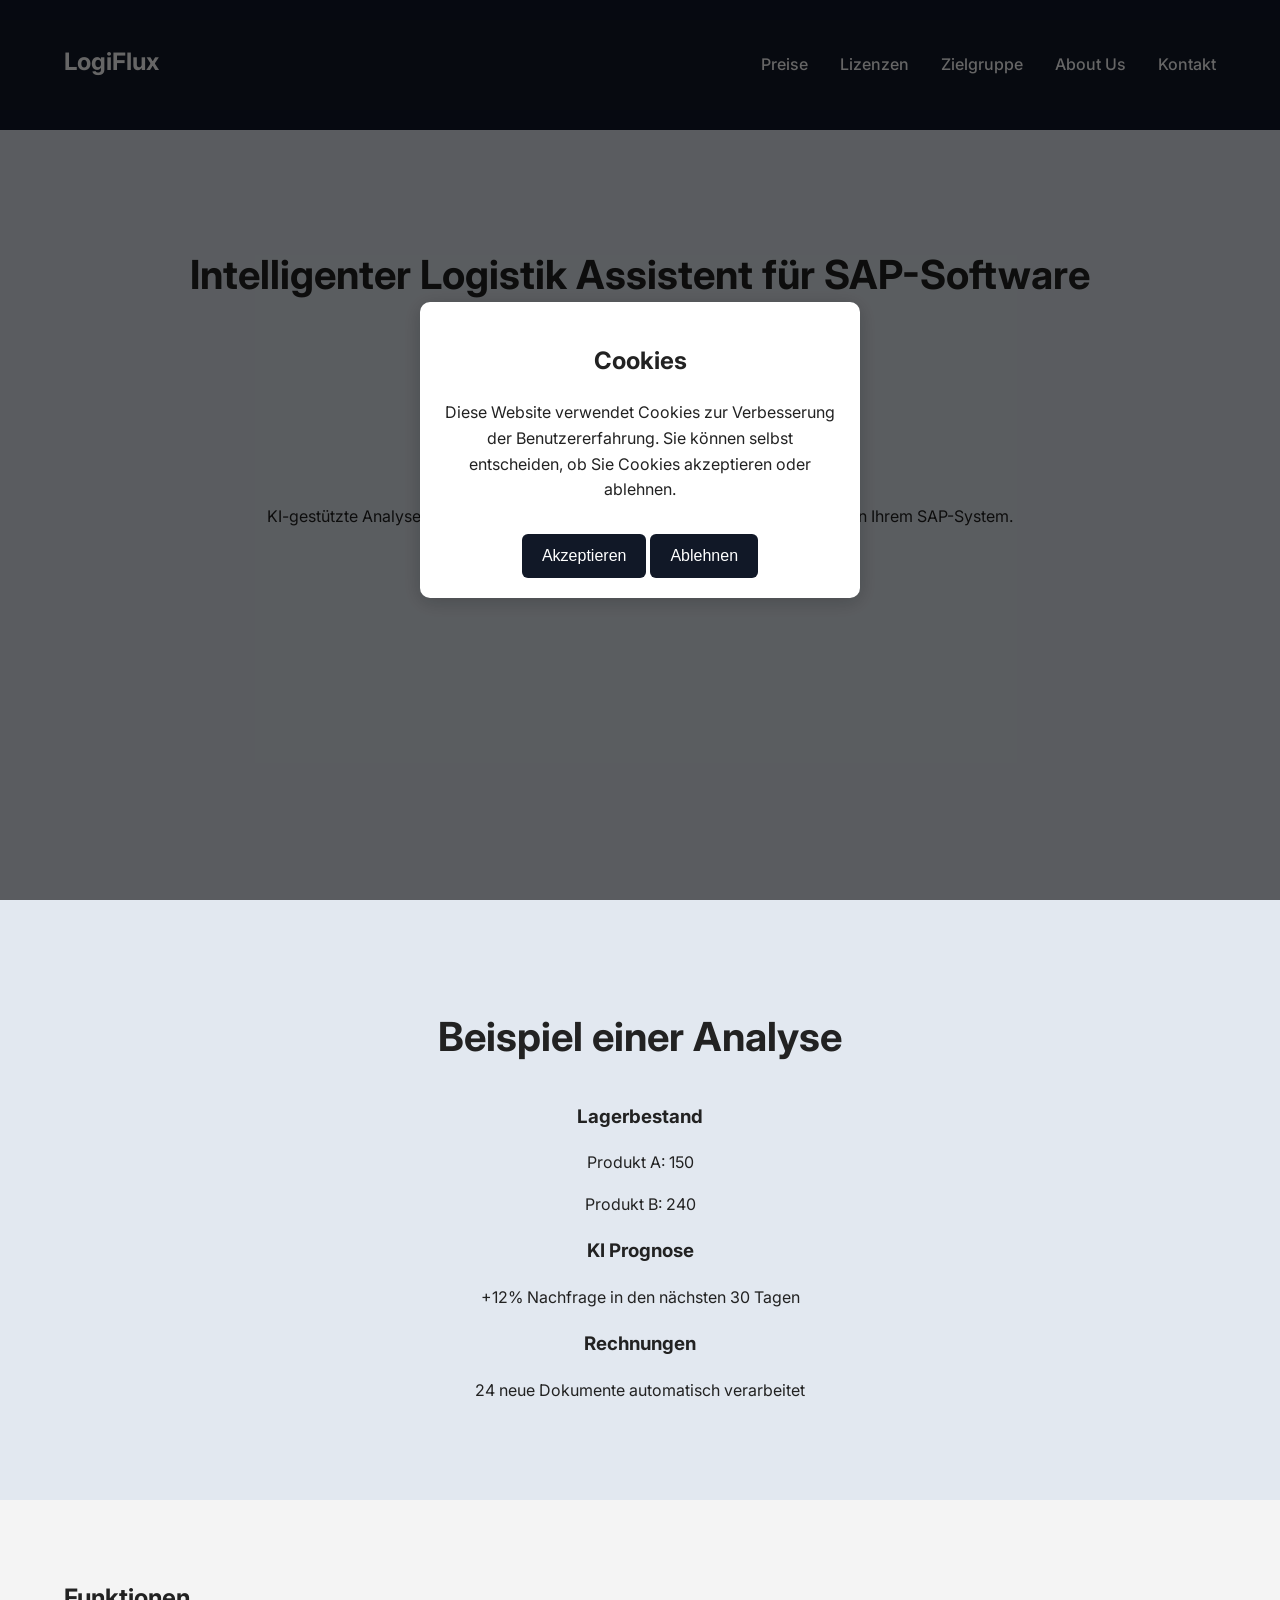
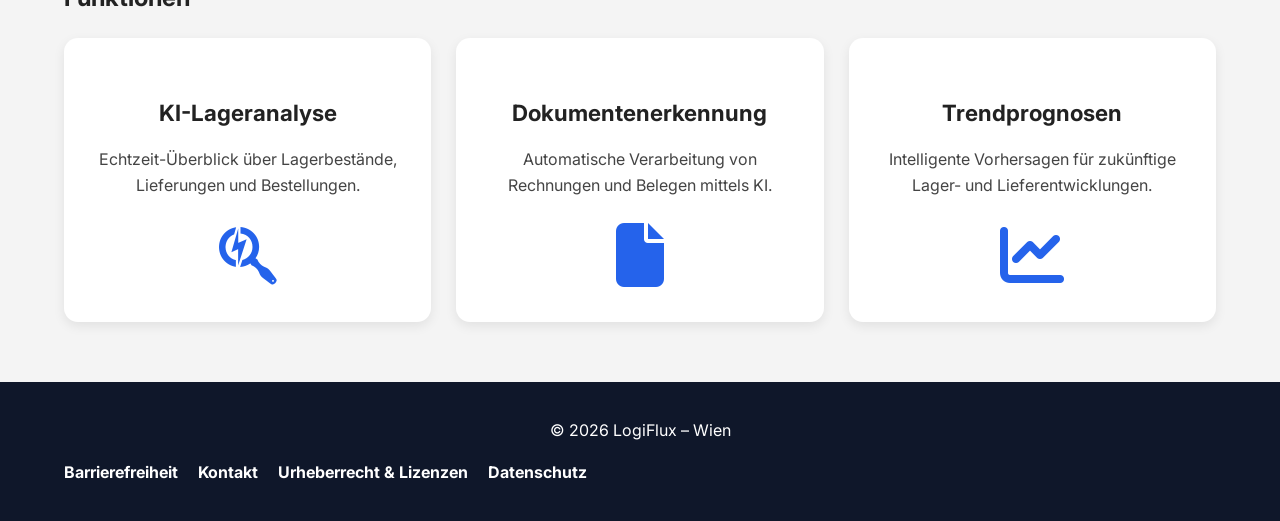
==== commit 1b5e6180: "secondTestCookies" ====
--- a/index.html
+++ b/index.html
@@ -22,13 +22,14 @@
     <div id="cookie-banner" class="cookie-banner">
     <div class="cookie-box">
         <h2>Cookies</h2>
+
         <p>
-            Diese Website verwendet Cookies, um die Benutzererfahrung zu verbessern.
-            Durch Klicken auf „Akzeptieren“ stimmen Sie der Verwendung zu.
+            Diese Website verwendet Cookies zur Verbesserung der Benutzererfahrung.
+            Sie können selbst entscheiden, ob Sie Cookies akzeptieren oder ablehnen.
         </p>
 
         <button id="accept-cookies">Akzeptieren</button>
-        <button id="notaccept-cookies">Nicht Akzeptieren </button>
+        <button id="notaccept-cookies">Ablehnen</button>
     </div>
 </div>
 
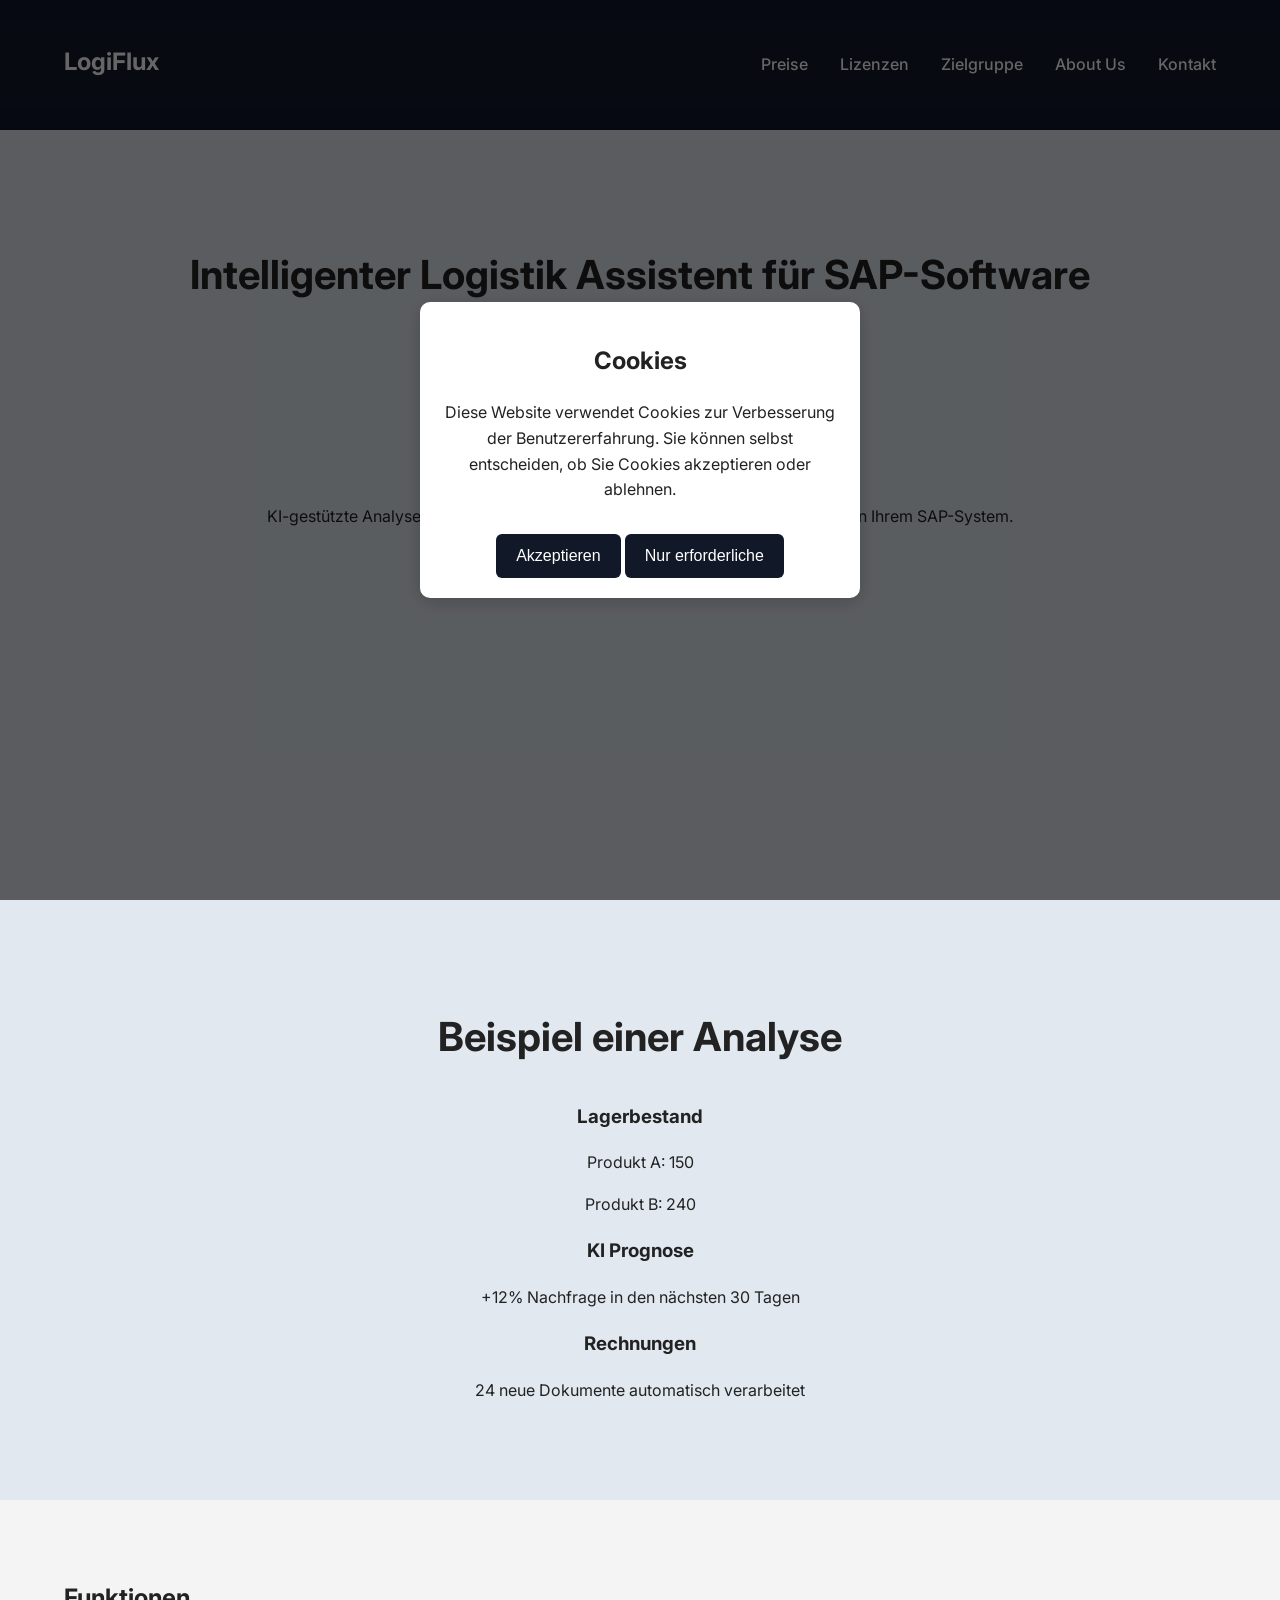
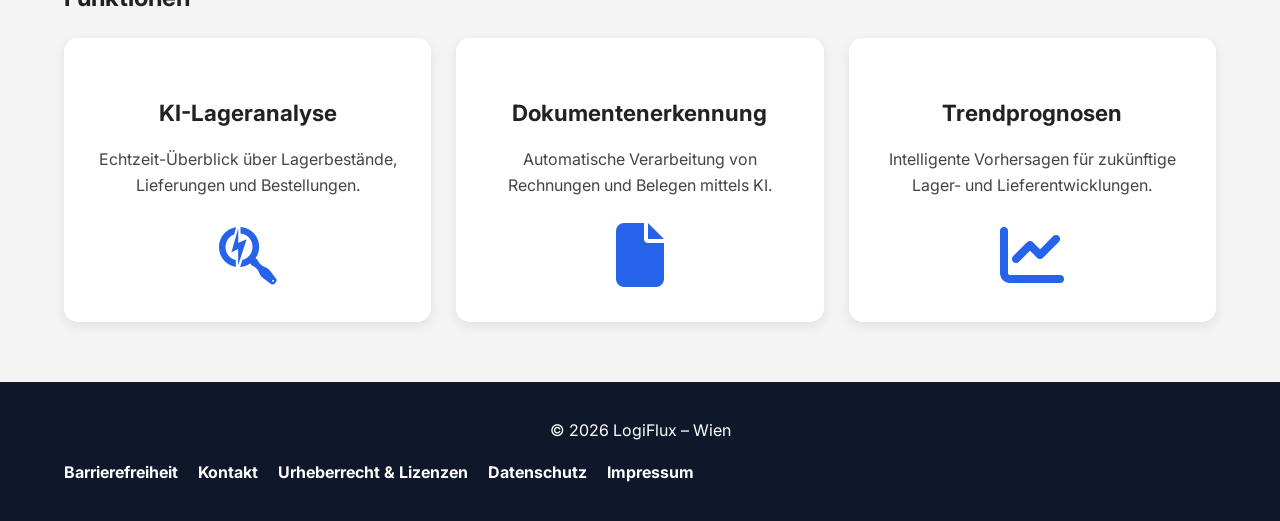
==== commit 86761494: "ImpressumundKontakt" ====
--- a/index.html
+++ b/index.html
@@ -29,7 +29,7 @@
         </p>
 
         <button id="accept-cookies">Akzeptieren</button>
-        <button id="notaccept-cookies">Ablehnen</button>
+        <button id="notaccept-cookies">Nur erforderliche</button>
     </div>
 </div>
 
@@ -220,6 +220,11 @@
                         Datenschutz
                     </a>
                 </li>
+                <li>
+                    <a href="impressum.html">
+                        Impressum
+                    </a>
+                </li>
             </ul>
         </nav>
 
